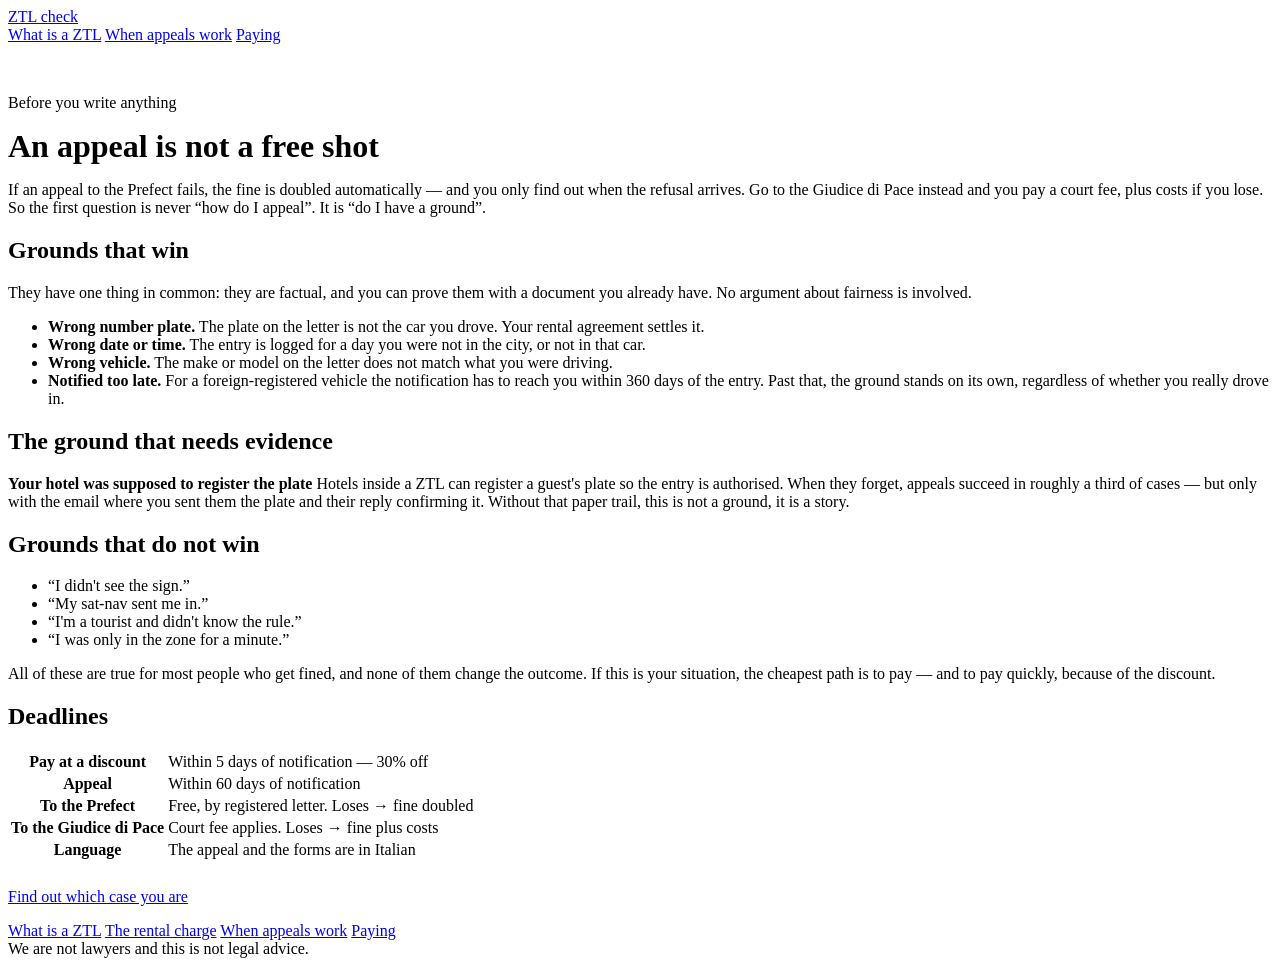
==== appeal-grounds.html @ f79babda "Add files via upload" ====
<!DOCTYPE html>
<html lang="en">
<head>
<meta charset="utf-8">
<meta name="viewport" content="width=device-width, initial-scale=1">
<title>When is it worth appealing an Italian ZTL fine — and when does appealing cost you more?</title>
<meta name="description" content="Four grounds that actually win a ZTL appeal, the one that only works with written evidence, and why a failed appeal to the Prefect doubles the fine.">
<link rel="canonical" href="https://example.com/appeal-grounds.html">
<link rel="preconnect" href="https://fonts.googleapis.com">
<link rel="preconnect" href="https://fonts.gstatic.com" crossorigin>
<link href="https://fonts.googleapis.com/css2?family=Archivo+Narrow:wght@600;700&family=Archivo:wght@400;600;900&display=swap" rel="stylesheet">
<link rel="stylesheet" href="assets/style.css">
</head>
<body class="day">

<header class="site-head">
  <div class="wrap">
    <div class="mark" aria-hidden="true"></div>
    <a class="brand" href="index.html">ZTL check</a>
    <nav>
      <a href="what-is-ztl.html">What is a ZTL</a>
      <a href="appeal-grounds.html">When appeals work</a>
      <a href="how-to-pay.html">Paying</a>
    </nav>
  </div>
</header>

<main class="wrap narrow" style="padding-top:34px">
  <p class="plate">Before you write anything</p>
  <h1 style="margin:10px 0 16px">An appeal is not a free shot</h1>
  <p class="lede">If an appeal to the Prefect fails, the fine is doubled automatically — and you only find out when the refusal arrives. Go to the Giudice di Pace instead and you pay a court fee, plus costs if you lose. So the first question is never “how do I appeal”. It is “do I have a ground”.</p>

  <h2>Grounds that win</h2>
  <p>They have one thing in common: they are factual, and you can prove them with a document you already have. No argument about fairness is involved.</p>
  <ul>
    <li><strong>Wrong number plate.</strong> The plate on the letter is not the car you drove. Your rental agreement settles it.</li>
    <li><strong>Wrong date or time.</strong> The entry is logged for a day you were not in the city, or not in that car.</li>
    <li><strong>Wrong vehicle.</strong> The make or model on the letter does not match what you were driving.</li>
    <li><strong>Notified too late.</strong> For a foreign-registered vehicle the notification has to reach you within 360 days of the entry. Past that, the ground stands on its own, regardless of whether you really drove in.</li>
  </ul>

  <h2>The ground that needs evidence</h2>
  <div class="note">
    <b>Your hotel was supposed to register the plate</b>
    Hotels inside a ZTL can register a guest's plate so the entry is authorised. When they forget, appeals succeed in roughly a third of cases — but only with the email where you sent them the plate and their reply confirming it. Without that paper trail, this is not a ground, it is a story.
  </div>

  <h2>Grounds that do not win</h2>
  <ul>
    <li>“I didn't see the sign.”</li>
    <li>“My sat-nav sent me in.”</li>
    <li>“I'm a tourist and didn't know the rule.”</li>
    <li>“I was only in the zone for a minute.”</li>
  </ul>
  <p>All of these are true for most people who get fined, and none of them change the outcome. If this is your situation, the cheapest path is to pay — and to pay quickly, because of the discount.</p>

  <h2>Deadlines</h2>
  <table class="facts">
    <tr><th>Pay at a discount</th><td>Within 5 days of notification — 30% off</td></tr>
    <tr><th>Appeal</th><td>Within 60 days of notification</td></tr>
    <tr><th>To the Prefect</th><td>Free, by registered letter. Loses → fine doubled</td></tr>
    <tr><th>To the Giudice di Pace</th><td>Court fee applies. Loses → fine plus costs</td></tr>
    <tr><th>Language</th><td>The appeal and the forms are in Italian</td></tr>
  </table>

  <p style="margin-top:26px"><a class="btn primary" href="index.html">Find out which case you are</a></p>
</main>

<footer class="site-foot">
  <div class="wrap">
    <nav>
      <a href="what-is-ztl.html">What is a ZTL</a>
      <a href="rental-charge.html">The rental charge</a>
      <a href="appeal-grounds.html">When appeals work</a>
      <a href="how-to-pay.html">Paying</a>
    </nav>
    <p style="margin:0">We are not lawyers and this is not legal advice.</p>
  </div>
</footer>
</body>
</html>
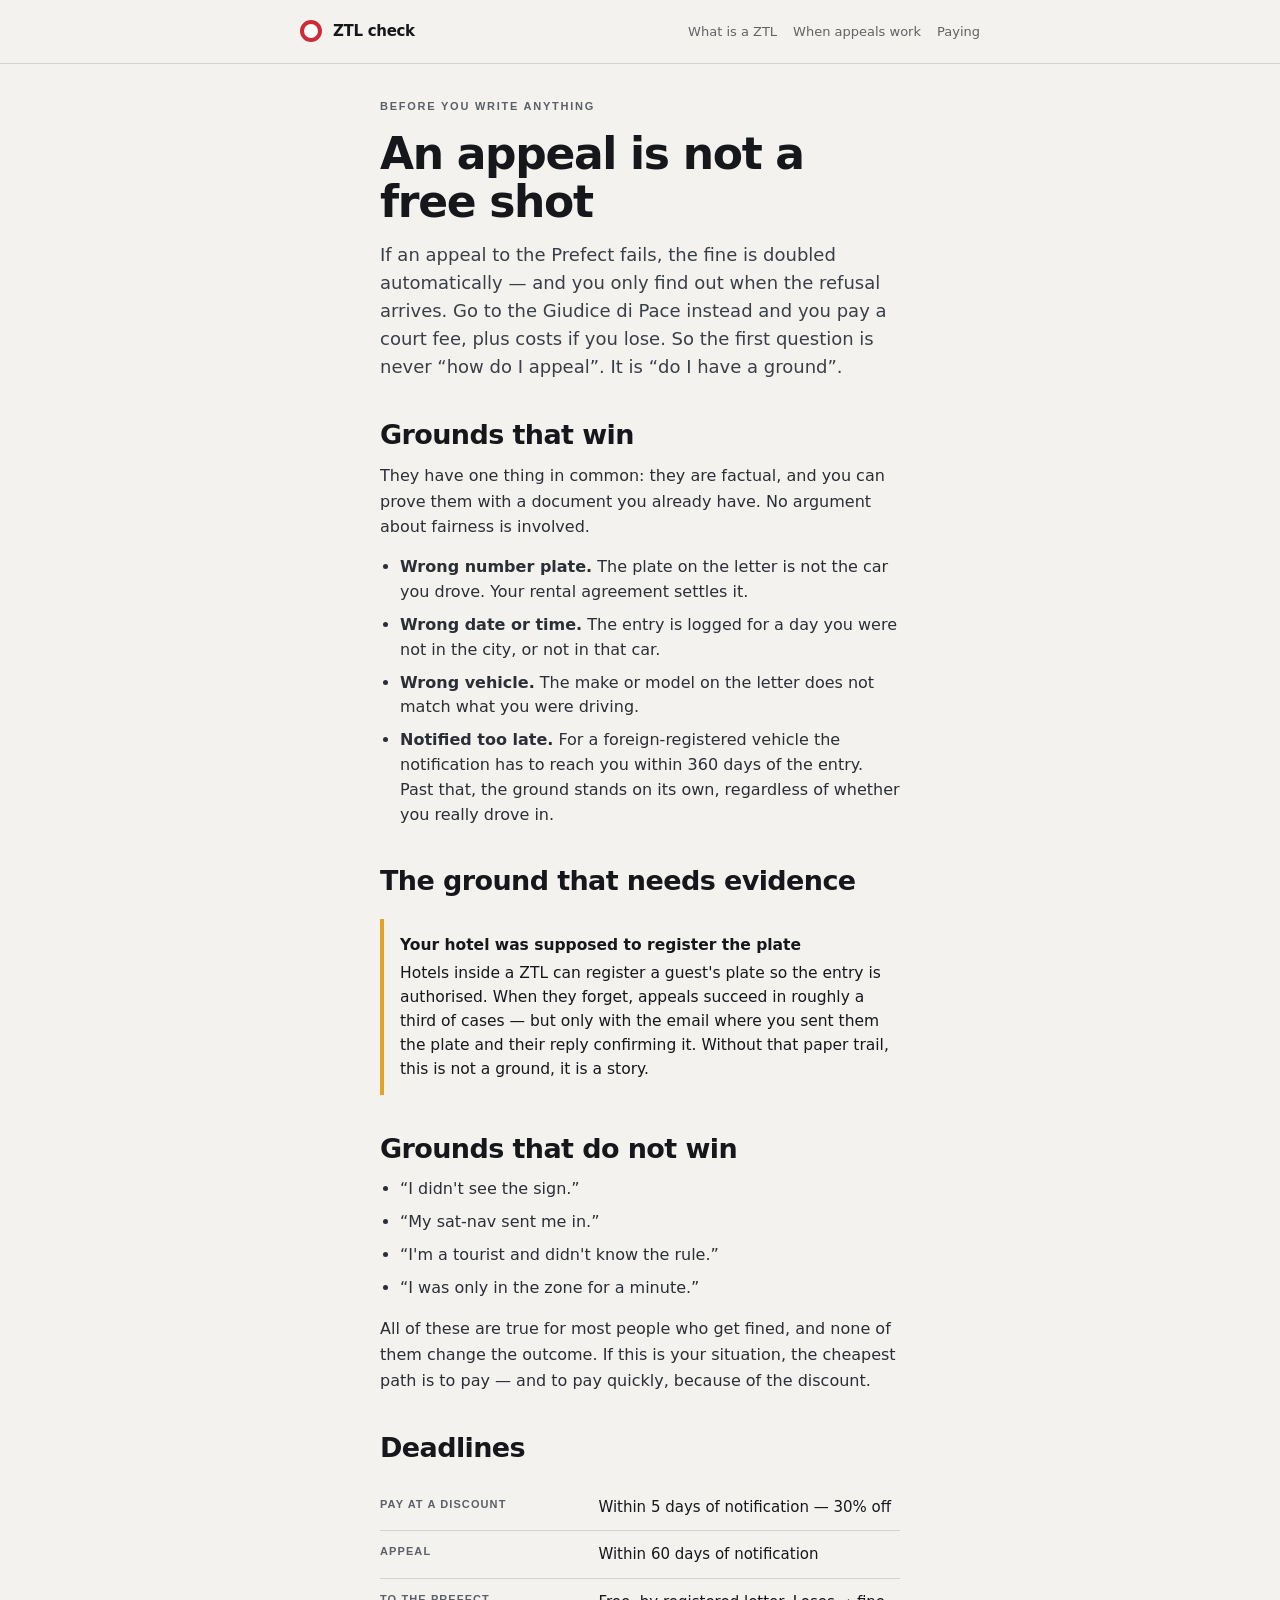
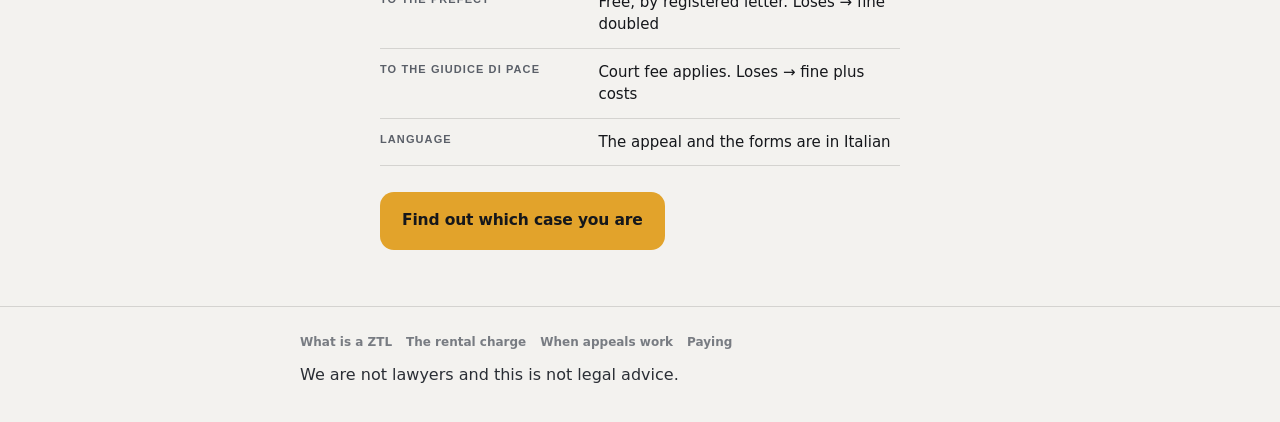
==== commit 57b44466: "Add files via upload" ====
--- a/appeal-grounds.html
+++ b/appeal-grounds.html
@@ -5,11 +5,11 @@
 <meta name="viewport" content="width=device-width, initial-scale=1">
 <title>When is it worth appealing an Italian ZTL fine — and when does appealing cost you more?</title>
 <meta name="description" content="Four grounds that actually win a ZTL appeal, the one that only works with written evidence, and why a failed appeal to the Prefect doubles the fine.">
-<link rel="canonical" href="https://example.com/appeal-grounds.html">
+<link rel="canonical" href="https://johansson3.github.io/ztl-check/appeal-grounds.html">
 <link rel="preconnect" href="https://fonts.googleapis.com">
 <link rel="preconnect" href="https://fonts.gstatic.com" crossorigin>
 <link href="https://fonts.googleapis.com/css2?family=Archivo+Narrow:wght@600;700&family=Archivo:wght@400;600;900&display=swap" rel="stylesheet">
-<link rel="stylesheet" href="assets/style.css">
+<link rel="stylesheet" href="style.css">
 </head>
 <body class="day">
 
--- a/style.css
+++ b/style.css
@@ -0,0 +1,173 @@
+/* ZTL Check — shared design system
+   Road at night (tool) vs road sign (content). Two surfaces, one vocabulary. */
+
+:root{
+  --asphalt:#15171B;
+  --asphalt-2:#1F2229;
+  --sign:#FFFFFF;
+  --paper:#F3F2EF;
+  --rosso:#CE2B37;
+  --verde:#0B7A4B;
+  --ambra:#E2A32B;
+  --chalk:rgba(255,255,255,.55);
+  --line-dark:rgba(255,255,255,.14);
+  --line-light:rgba(21,23,27,.14);
+  --muted:#5A5F68;
+  --r:14px;
+  --wrap:720px;
+}
+
+*{box-sizing:border-box;margin:0;padding:0}
+html{scroll-behavior:smooth}
+body{
+  font-family:'Archivo',system-ui,-apple-system,sans-serif;
+  -webkit-font-smoothing:antialiased;
+  line-height:1.5;
+}
+
+/* ---------- surfaces ---------- */
+body.night{background:var(--asphalt);color:var(--sign)}
+body.day{background:var(--paper);color:var(--asphalt)}
+
+.wrap{width:100%;max-width:var(--wrap);margin:0 auto;padding:0 20px}
+.narrow{max-width:560px}
+
+/* ---------- signage label ---------- */
+.plate{
+  font-family:'Archivo Narrow',sans-serif;font-weight:700;
+  text-transform:uppercase;letter-spacing:.16em;font-size:11px;
+}
+.night .plate{color:var(--chalk)}
+.day .plate{color:var(--muted)}
+
+/* ---------- header ---------- */
+.site-head{padding:20px 0;border-bottom:1px solid var(--line-light)}
+.night .site-head{border-color:var(--line-dark)}
+.site-head .wrap{display:flex;align-items:center;gap:11px}
+.mark{width:22px;height:22px;border-radius:50%;border:4px solid var(--rosso);background:var(--sign);flex:0 0 auto}
+.site-head a.brand{text-decoration:none;color:inherit;font-weight:900;letter-spacing:-.02em;font-size:15px}
+.site-head nav{margin-left:auto;display:flex;gap:16px}
+.site-head nav a{font-size:13px;text-decoration:none;color:inherit;opacity:.65}
+.site-head nav a:hover{opacity:1}
+@media(max-width:560px){.site-head nav{display:none}}
+
+/* ---------- type ---------- */
+h1{font-size:clamp(30px,6.5vw,44px);line-height:1.08;font-weight:900;letter-spacing:-.03em}
+h2{font-size:clamp(21px,4vw,27px);line-height:1.18;font-weight:900;letter-spacing:-.022em;margin:38px 0 12px}
+h3{font-size:17px;font-weight:600;margin:26px 0 7px;letter-spacing:-.01em}
+p{margin:0 0 15px;font-size:16px;line-height:1.62}
+.day p{color:#2A2E35}
+.lede{font-size:18px;line-height:1.55}
+.day .lede{color:#3A3F47}
+a{color:inherit}
+ul,ol{margin:0 0 16px 20px}
+li{margin-bottom:8px;font-size:16px;line-height:1.55}
+.day li{color:#2A2E35}
+strong{font-weight:600}
+:focus-visible{outline:2px solid var(--ambra);outline-offset:2px}
+
+/* ---------- callouts ---------- */
+.note{
+  border-left:4px solid var(--ambra);padding:14px 0 14px 16px;margin:22px 0;
+  font-size:15.5px;line-height:1.55;
+}
+.note.stop{border-color:var(--rosso)}
+.note.go{border-color:var(--verde)}
+.note b{display:block;font-weight:700;margin-bottom:4px}
+
+/* ---------- facts table ---------- */
+.facts{width:100%;border-collapse:collapse;margin:20px 0 26px;font-size:15px}
+.facts th,.facts td{text-align:left;padding:12px 0;border-bottom:1px solid var(--line-light)}
+.night .facts th,.night .facts td{border-color:var(--line-dark)}
+.facts th{
+  font-family:'Archivo Narrow',sans-serif;font-weight:700;text-transform:uppercase;
+  letter-spacing:.1em;font-size:11px;color:var(--muted);width:42%;vertical-align:top;padding-right:16px;
+}
+.night .facts th{color:var(--chalk)}
+
+/* ---------- buttons ---------- */
+.btn{
+  display:inline-block;text-decoration:none;text-align:center;border:0;cursor:pointer;
+  font:inherit;font-weight:900;font-size:15.5px;letter-spacing:-.01em;
+  padding:16px 22px;border-radius:var(--r);
+}
+.btn.primary{background:var(--ambra);color:var(--asphalt)}
+.btn.block{display:block;width:100%}
+.btn.ghost{background:transparent;border:1px solid var(--line-light);font-weight:600}
+.night .btn.ghost{border-color:var(--line-dark)}
+
+/* ---------- the tool ---------- */
+#tool{max-width:440px;margin:0 auto;padding-bottom:10px}
+.dots{display:flex;gap:6px;margin:0 0 18px}
+.dot{height:3px;flex:1;background:var(--line-dark);border-radius:2px;transition:background .25s}
+.dot.on{background:var(--sign)}
+.step{display:none;animation:in .28s ease}
+.step.on{display:block}
+@keyframes in{from{opacity:0;transform:translateY(8px)}to{opacity:1;transform:none}}
+@media (prefers-reduced-motion:reduce){.step{animation:none}}
+.q{font-size:25px;line-height:1.15;font-weight:900;letter-spacing:-.025em;margin:6px 0 6px}
+.help{font-size:13.5px;color:var(--chalk);margin-bottom:18px;line-height:1.45}
+.opt{
+  width:100%;text-align:left;background:var(--asphalt-2);color:var(--sign);
+  border:1px solid var(--line-dark);border-radius:var(--r);
+  padding:16px 18px;margin-bottom:9px;cursor:pointer;font:inherit;
+  transition:border-color .15s,background .15s;
+}
+.opt:hover,.opt:focus-visible{border-color:var(--sign);background:#262a32}
+.opt b{display:block;font-weight:600;font-size:15px;line-height:1.3}
+.opt span{display:block;font-size:12.5px;color:var(--chalk);margin-top:3px}
+label.field{display:block;margin-bottom:14px}
+label.field .plate{display:block;margin-bottom:6px}
+input[type=date]{
+  width:100%;background:var(--asphalt-2);border:1px solid var(--line-dark);
+  border-radius:var(--r);padding:15px 16px;color:var(--sign);font:inherit;font-size:15px;
+}
+.next{
+  width:100%;background:var(--sign);color:var(--asphalt);border:0;border-radius:var(--r);
+  padding:16px;font:inherit;font-weight:900;font-size:15px;margin-top:4px;cursor:pointer;
+}
+.next:disabled{opacity:.35;cursor:not-allowed}
+.back{background:none;border:0;padding:14px 0;font:inherit;font-size:12.5px;color:var(--chalk);cursor:pointer}
+.back:hover{color:var(--sign)}
+
+/* signature: verdict as a road sign, the number is the days that matter */
+.sign-badge{
+  width:150px;height:150px;border-radius:50%;background:var(--sign);
+  display:flex;flex-direction:column;align-items:center;justify-content:center;
+  margin:4px auto 22px;
+}
+.sign-badge.green{border:13px solid var(--verde)}
+.sign-badge.amber{border:13px solid var(--ambra)}
+.sign-badge.red{border:13px solid var(--rosso)}
+.sign-badge .num{font-weight:900;font-size:52px;line-height:.9;color:var(--asphalt);letter-spacing:-.045em}
+.sign-badge .unit{
+  font-family:'Archivo Narrow',sans-serif;font-weight:700;font-size:10px;
+  text-transform:uppercase;letter-spacing:.14em;color:var(--muted);margin-top:5px;text-align:center;line-height:1.3;
+}
+#verdict{font-size:27px;line-height:1.12;font-weight:900;letter-spacing:-.028em;text-align:center}
+#detail{font-size:14.5px;line-height:1.55;color:#D3D6DB;margin:12px 0 20px;text-align:center}
+.ground{
+  border-top:1px solid var(--line-dark);border-bottom:1px solid var(--line-dark);
+  padding:13px 0;margin-bottom:20px;font-size:13.5px;color:var(--chalk);line-height:1.5;
+}
+.ground b{color:var(--sign);font-weight:600}
+
+/* ---------- city grid ---------- */
+.cities{display:grid;grid-template-columns:repeat(auto-fill,minmax(150px,1fr));gap:9px;margin:20px 0 10px}
+.cities a{
+  display:block;text-decoration:none;padding:14px 16px;border-radius:var(--r);
+  border:1px solid var(--line-light);font-weight:600;font-size:15px;
+}
+.night .cities a{border-color:var(--line-dark)}
+.cities a:hover{border-color:var(--ambra)}
+.cities a span{display:block;font-weight:400;font-size:12.5px;color:var(--muted);margin-top:2px}
+
+/* ---------- footer ---------- */
+.site-foot{
+  margin-top:56px;padding:26px 0 34px;border-top:1px solid var(--line-light);
+  font-size:12px;line-height:1.6;color:var(--muted);
+}
+.night .site-foot{border-color:var(--line-dark);color:rgba(255,255,255,.34)}
+.site-foot a{opacity:.8}
+.site-foot nav{margin-bottom:10px;display:flex;flex-wrap:wrap;gap:14px}
+.site-foot nav a{text-decoration:none;font-weight:600}
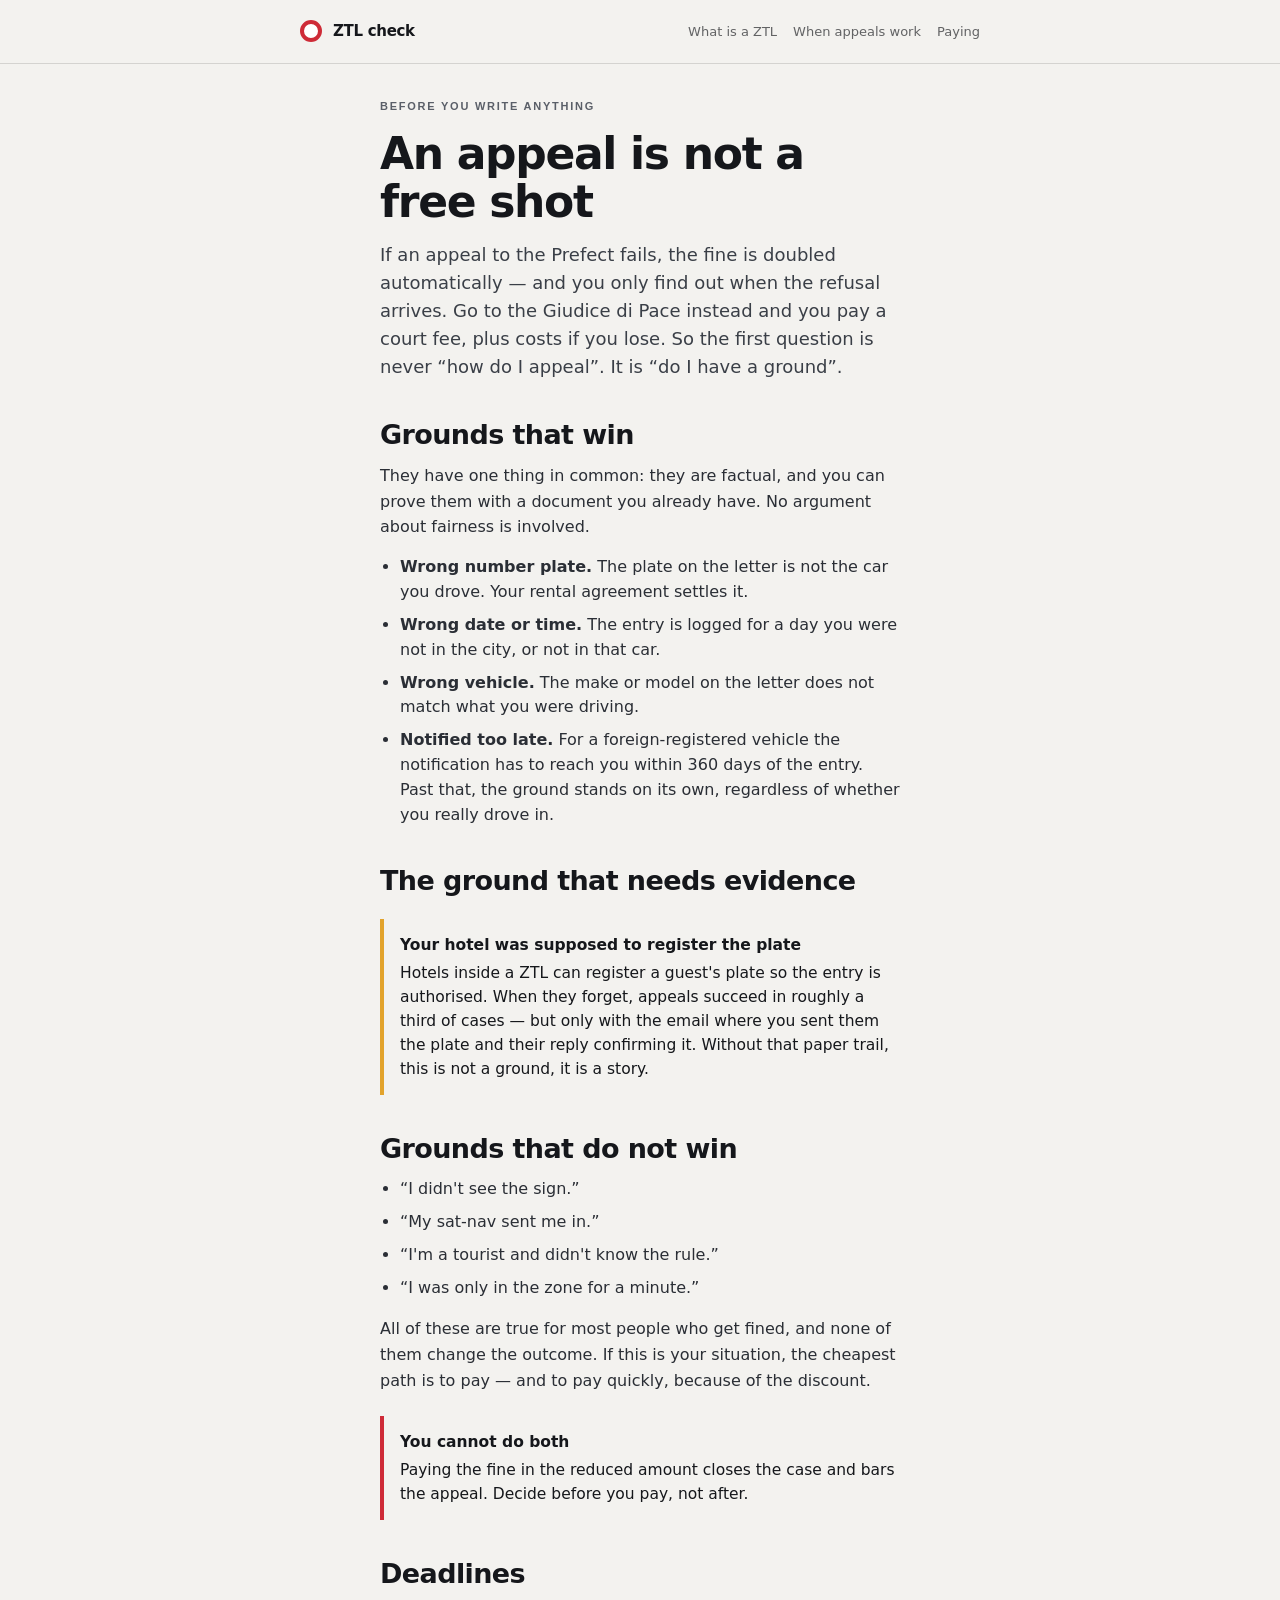
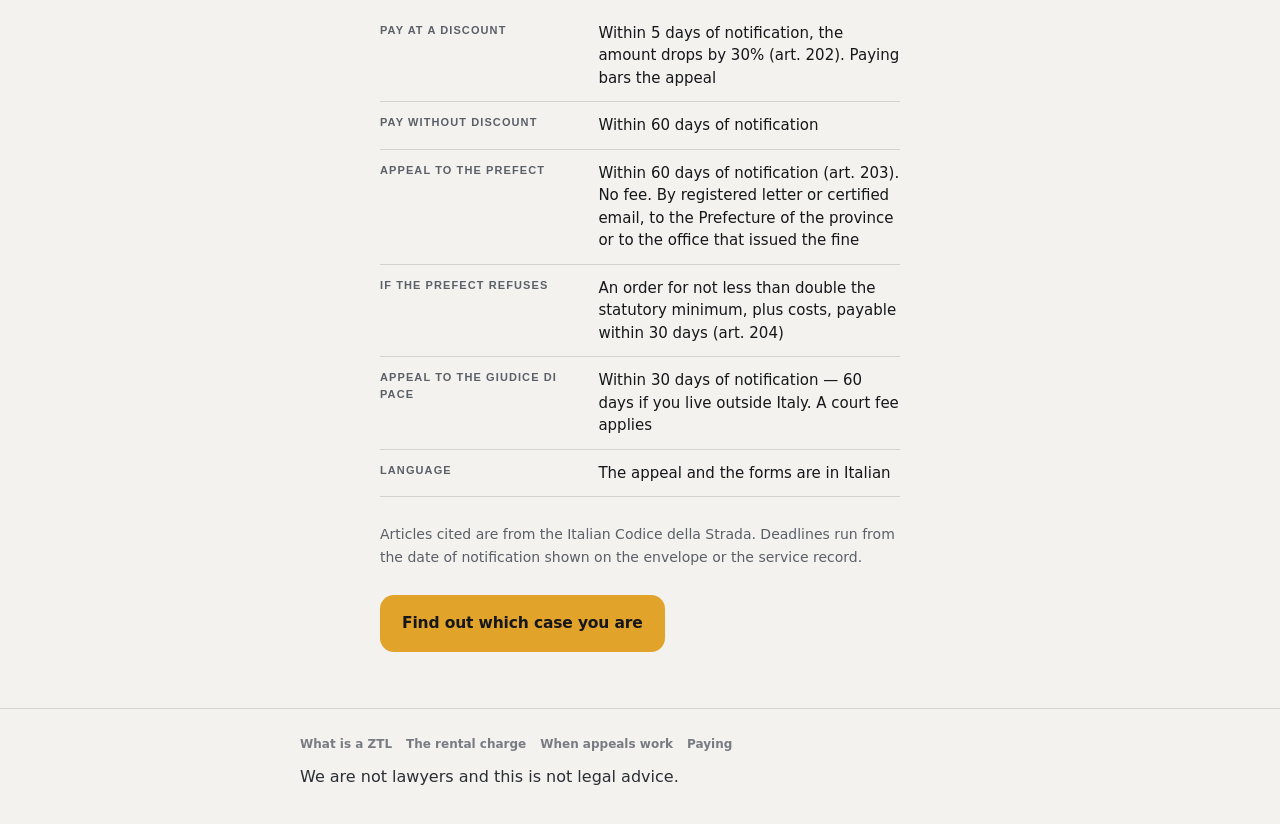
==== commit 77bbacc7: "Add files via upload" ====
--- a/appeal-grounds.html
+++ b/appeal-grounds.html
@@ -54,14 +54,21 @@
   </ul>
   <p>All of these are true for most people who get fined, and none of them change the outcome. If this is your situation, the cheapest path is to pay — and to pay quickly, because of the discount.</p>
 
+  <div class="note stop">
+    <b>You cannot do both</b>
+    Paying the fine in the reduced amount closes the case and bars the appeal. Decide before you pay, not after.
+  </div>
+
   <h2>Deadlines</h2>
   <table class="facts">
-    <tr><th>Pay at a discount</th><td>Within 5 days of notification — 30% off</td></tr>
-    <tr><th>Appeal</th><td>Within 60 days of notification</td></tr>
-    <tr><th>To the Prefect</th><td>Free, by registered letter. Loses → fine doubled</td></tr>
-    <tr><th>To the Giudice di Pace</th><td>Court fee applies. Loses → fine plus costs</td></tr>
+    <tr><th>Pay at a discount</th><td>Within 5 days of notification, the amount drops by 30% (art. 202). Paying bars the appeal</td></tr>
+    <tr><th>Pay without discount</th><td>Within 60 days of notification</td></tr>
+    <tr><th>Appeal to the Prefect</th><td>Within 60 days of notification (art. 203). No fee. By registered letter or certified email, to the Prefecture of the province or to the office that issued the fine</td></tr>
+    <tr><th>If the Prefect refuses</th><td>An order for not less than double the statutory minimum, plus costs, payable within 30 days (art. 204)</td></tr>
+    <tr><th>Appeal to the Giudice di Pace</th><td>Within 30 days of notification — 60 days if you live outside Italy. A court fee applies</td></tr>
     <tr><th>Language</th><td>The appeal and the forms are in Italian</td></tr>
   </table>
+  <p style="font-size:14px;color:var(--muted)">Articles cited are from the Italian Codice della Strada. Deadlines run from the date of notification shown on the envelope or the service record.</p>
 
   <p style="margin-top:26px"><a class="btn primary" href="index.html">Find out which case you are</a></p>
 </main>
--- a/style.css
+++ b/style.css
@@ -18,12 +18,19 @@
 }
 
 *{box-sizing:border-box;margin:0;padding:0}
-html{scroll-behavior:smooth}
+html{
+  scroll-behavior:smooth;
+  -webkit-text-size-adjust:100%;   /* iOS must not inflate text in landscape */
+  text-size-adjust:100%;
+}
 body{
   font-family:'Archivo',system-ui,-apple-system,sans-serif;
   -webkit-font-smoothing:antialiased;
   line-height:1.5;
-}
+  overflow-x:hidden;               /* nothing may push the page sideways */
+  -webkit-tap-highlight-color:transparent;
+}
+img,svg,video{max-width:100%;height:auto}
 
 /* ---------- surfaces ---------- */
 body.night{background:var(--asphalt);color:var(--sign)}
@@ -43,13 +50,27 @@
 /* ---------- header ---------- */
 .site-head{padding:20px 0;border-bottom:1px solid var(--line-light)}
 .night .site-head{border-color:var(--line-dark)}
-.site-head .wrap{display:flex;align-items:center;gap:11px}
+.site-head .wrap{display:flex;align-items:center;gap:11px;flex-wrap:wrap}
 .mark{width:22px;height:22px;border-radius:50%;border:4px solid var(--rosso);background:var(--sign);flex:0 0 auto}
 .site-head a.brand{text-decoration:none;color:inherit;font-weight:900;letter-spacing:-.02em;font-size:15px}
 .site-head nav{margin-left:auto;display:flex;gap:16px}
 .site-head nav a{font-size:13px;text-decoration:none;color:inherit;opacity:.65}
 .site-head nav a:hover{opacity:1}
-@media(max-width:560px){.site-head nav{display:none}}
+
+/* On a phone the nav wraps onto its own line instead of disappearing.
+   No hamburger, no JavaScript — three links fit. */
+@media(max-width:560px){
+  .site-head{padding:16px 0}
+  .site-head nav{
+    margin-left:0;flex-basis:100%;gap:0;
+    display:grid;grid-template-columns:repeat(3,1fr);
+    border-top:1px solid var(--line-light);margin-top:12px;
+  }
+  .night .site-head nav{border-color:var(--line-dark)}
+  .site-head nav a{
+    padding:11px 0;font-size:12.5px;font-weight:600;opacity:.75;text-align:center;
+  }
+}
 
 /* ---------- type ---------- */
 h1{font-size:clamp(30px,6.5vw,44px);line-height:1.08;font-weight:900;letter-spacing:-.03em}
@@ -88,16 +109,19 @@
 /* ---------- buttons ---------- */
 .btn{
   display:inline-block;text-decoration:none;text-align:center;border:0;cursor:pointer;
-  font:inherit;font-weight:900;font-size:15.5px;letter-spacing:-.01em;
+  font:inherit;color:inherit;              /* <button> does not inherit colour on its own */
+  font-weight:900;font-size:15.5px;letter-spacing:-.01em;
   padding:16px 22px;border-radius:var(--r);
 }
 .btn.primary{background:var(--ambra);color:var(--asphalt)}
 .btn.block{display:block;width:100%}
 .btn.ghost{background:transparent;border:1px solid var(--line-light);font-weight:600}
-.night .btn.ghost{border-color:var(--line-dark)}
+.night .btn.ghost{border-color:var(--line-dark);color:var(--sign)}
+.day .btn.ghost{color:var(--asphalt)}
+.btn.ghost:hover{border-color:var(--ambra)}
 
 /* ---------- the tool ---------- */
-#tool{max-width:440px;margin:0 auto;padding-bottom:10px}
+#tool{max-width:440px;margin:0;padding-bottom:10px}
 .dots{display:flex;gap:6px;margin:0 0 18px}
 .dot{height:3px;flex:1;background:var(--line-dark);border-radius:2px;transition:background .25s}
 .dot.on{background:var(--sign)}
@@ -152,6 +176,23 @@
 }
 .ground b{color:var(--sign);font-weight:600}
 
+/* Very small phones (iPhone SE and down): shrink the badge, tighten gutters. */
+@media(max-width:360px){
+  .wrap{padding:0 16px}
+  .sign-badge{width:128px;height:128px;border-width:11px}
+  .sign-badge .num{font-size:44px}
+  .q{font-size:22px}
+  #verdict{font-size:24px}
+  .opt{padding:14px 16px}
+}
+
+/* Landscape on a phone: the viewport is short, so stop the badge eating it. */
+@media(max-height:520px) and (orientation:landscape){
+  .sign-badge{width:104px;height:104px;border-width:9px;margin-bottom:16px}
+  .sign-badge .num{font-size:36px}
+  .sign-badge .unit{font-size:9px}
+}
+
 /* ---------- city grid ---------- */
 .cities{display:grid;grid-template-columns:repeat(auto-fill,minmax(150px,1fr));gap:9px;margin:20px 0 10px}
 .cities a{
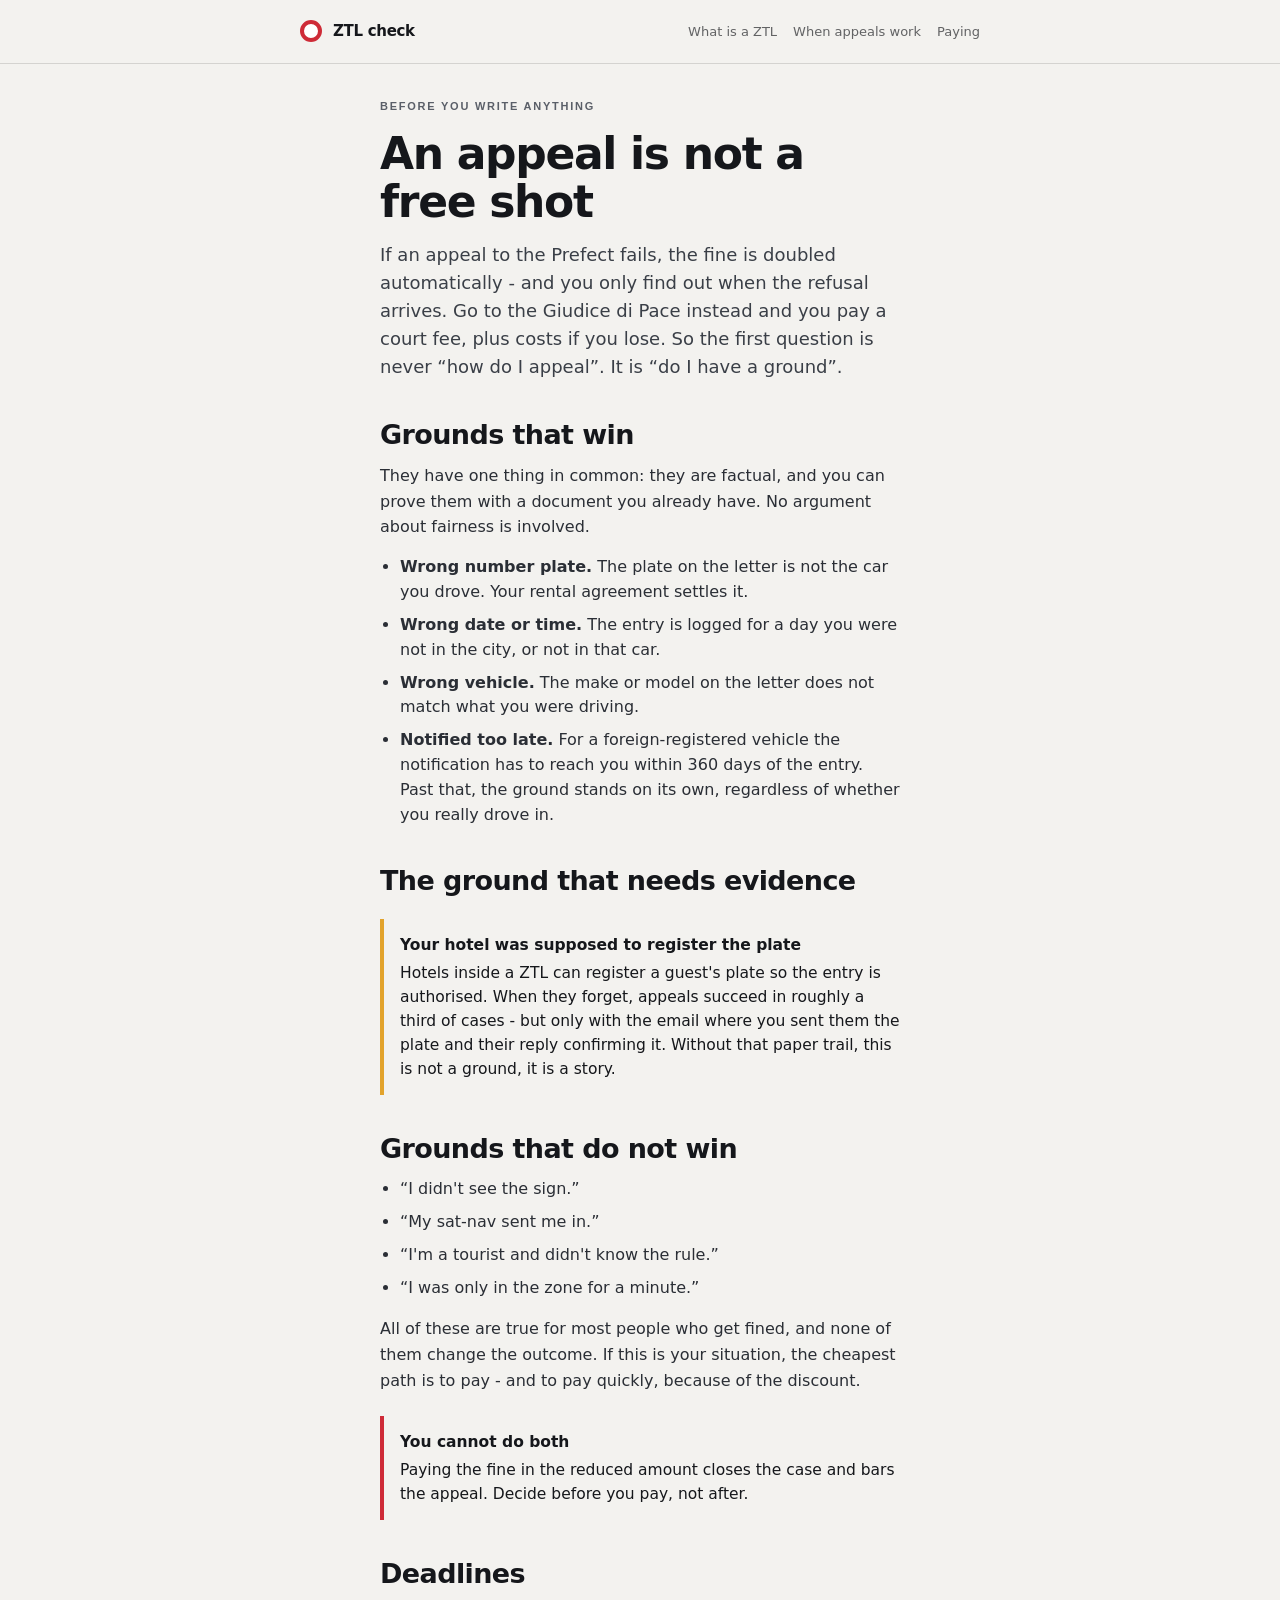
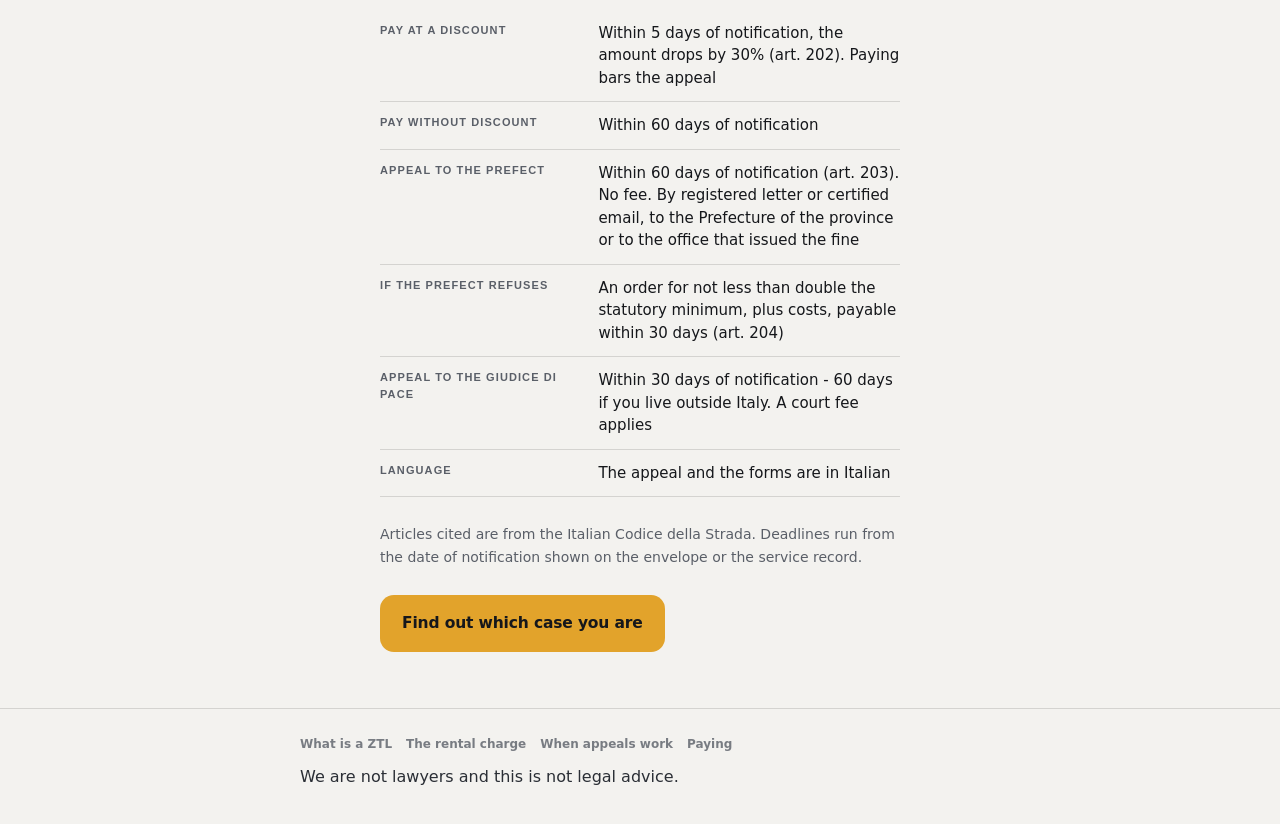
==== commit 2b968858: "Add files via upload" ====
--- a/appeal-grounds.html
+++ b/appeal-grounds.html
@@ -3,7 +3,7 @@
 <head>
 <meta charset="utf-8">
 <meta name="viewport" content="width=device-width, initial-scale=1">
-<title>When is it worth appealing an Italian ZTL fine — and when does appealing cost you more?</title>
+<title>When is it worth appealing an Italian ZTL fine - and when does appealing cost you more?</title>
 <meta name="description" content="Four grounds that actually win a ZTL appeal, the one that only works with written evidence, and why a failed appeal to the Prefect doubles the fine.">
 <link rel="canonical" href="https://johansson3.github.io/ztl-check/appeal-grounds.html">
 <link rel="preconnect" href="https://fonts.googleapis.com">
@@ -28,7 +28,7 @@
 <main class="wrap narrow" style="padding-top:34px">
   <p class="plate">Before you write anything</p>
   <h1 style="margin:10px 0 16px">An appeal is not a free shot</h1>
-  <p class="lede">If an appeal to the Prefect fails, the fine is doubled automatically — and you only find out when the refusal arrives. Go to the Giudice di Pace instead and you pay a court fee, plus costs if you lose. So the first question is never “how do I appeal”. It is “do I have a ground”.</p>
+  <p class="lede">If an appeal to the Prefect fails, the fine is doubled automatically - and you only find out when the refusal arrives. Go to the Giudice di Pace instead and you pay a court fee, plus costs if you lose. So the first question is never “how do I appeal”. It is “do I have a ground”.</p>
 
   <h2>Grounds that win</h2>
   <p>They have one thing in common: they are factual, and you can prove them with a document you already have. No argument about fairness is involved.</p>
@@ -42,7 +42,7 @@
   <h2>The ground that needs evidence</h2>
   <div class="note">
     <b>Your hotel was supposed to register the plate</b>
-    Hotels inside a ZTL can register a guest's plate so the entry is authorised. When they forget, appeals succeed in roughly a third of cases — but only with the email where you sent them the plate and their reply confirming it. Without that paper trail, this is not a ground, it is a story.
+    Hotels inside a ZTL can register a guest's plate so the entry is authorised. When they forget, appeals succeed in roughly a third of cases - but only with the email where you sent them the plate and their reply confirming it. Without that paper trail, this is not a ground, it is a story.
   </div>
 
   <h2>Grounds that do not win</h2>
@@ -52,7 +52,7 @@
     <li>“I'm a tourist and didn't know the rule.”</li>
     <li>“I was only in the zone for a minute.”</li>
   </ul>
-  <p>All of these are true for most people who get fined, and none of them change the outcome. If this is your situation, the cheapest path is to pay — and to pay quickly, because of the discount.</p>
+  <p>All of these are true for most people who get fined, and none of them change the outcome. If this is your situation, the cheapest path is to pay - and to pay quickly, because of the discount.</p>
 
   <div class="note stop">
     <b>You cannot do both</b>
@@ -65,7 +65,7 @@
     <tr><th>Pay without discount</th><td>Within 60 days of notification</td></tr>
     <tr><th>Appeal to the Prefect</th><td>Within 60 days of notification (art. 203). No fee. By registered letter or certified email, to the Prefecture of the province or to the office that issued the fine</td></tr>
     <tr><th>If the Prefect refuses</th><td>An order for not less than double the statutory minimum, plus costs, payable within 30 days (art. 204)</td></tr>
-    <tr><th>Appeal to the Giudice di Pace</th><td>Within 30 days of notification — 60 days if you live outside Italy. A court fee applies</td></tr>
+    <tr><th>Appeal to the Giudice di Pace</th><td>Within 30 days of notification - 60 days if you live outside Italy. A court fee applies</td></tr>
     <tr><th>Language</th><td>The appeal and the forms are in Italian</td></tr>
   </table>
   <p style="font-size:14px;color:var(--muted)">Articles cited are from the Italian Codice della Strada. Deadlines run from the date of notification shown on the envelope or the service record.</p>
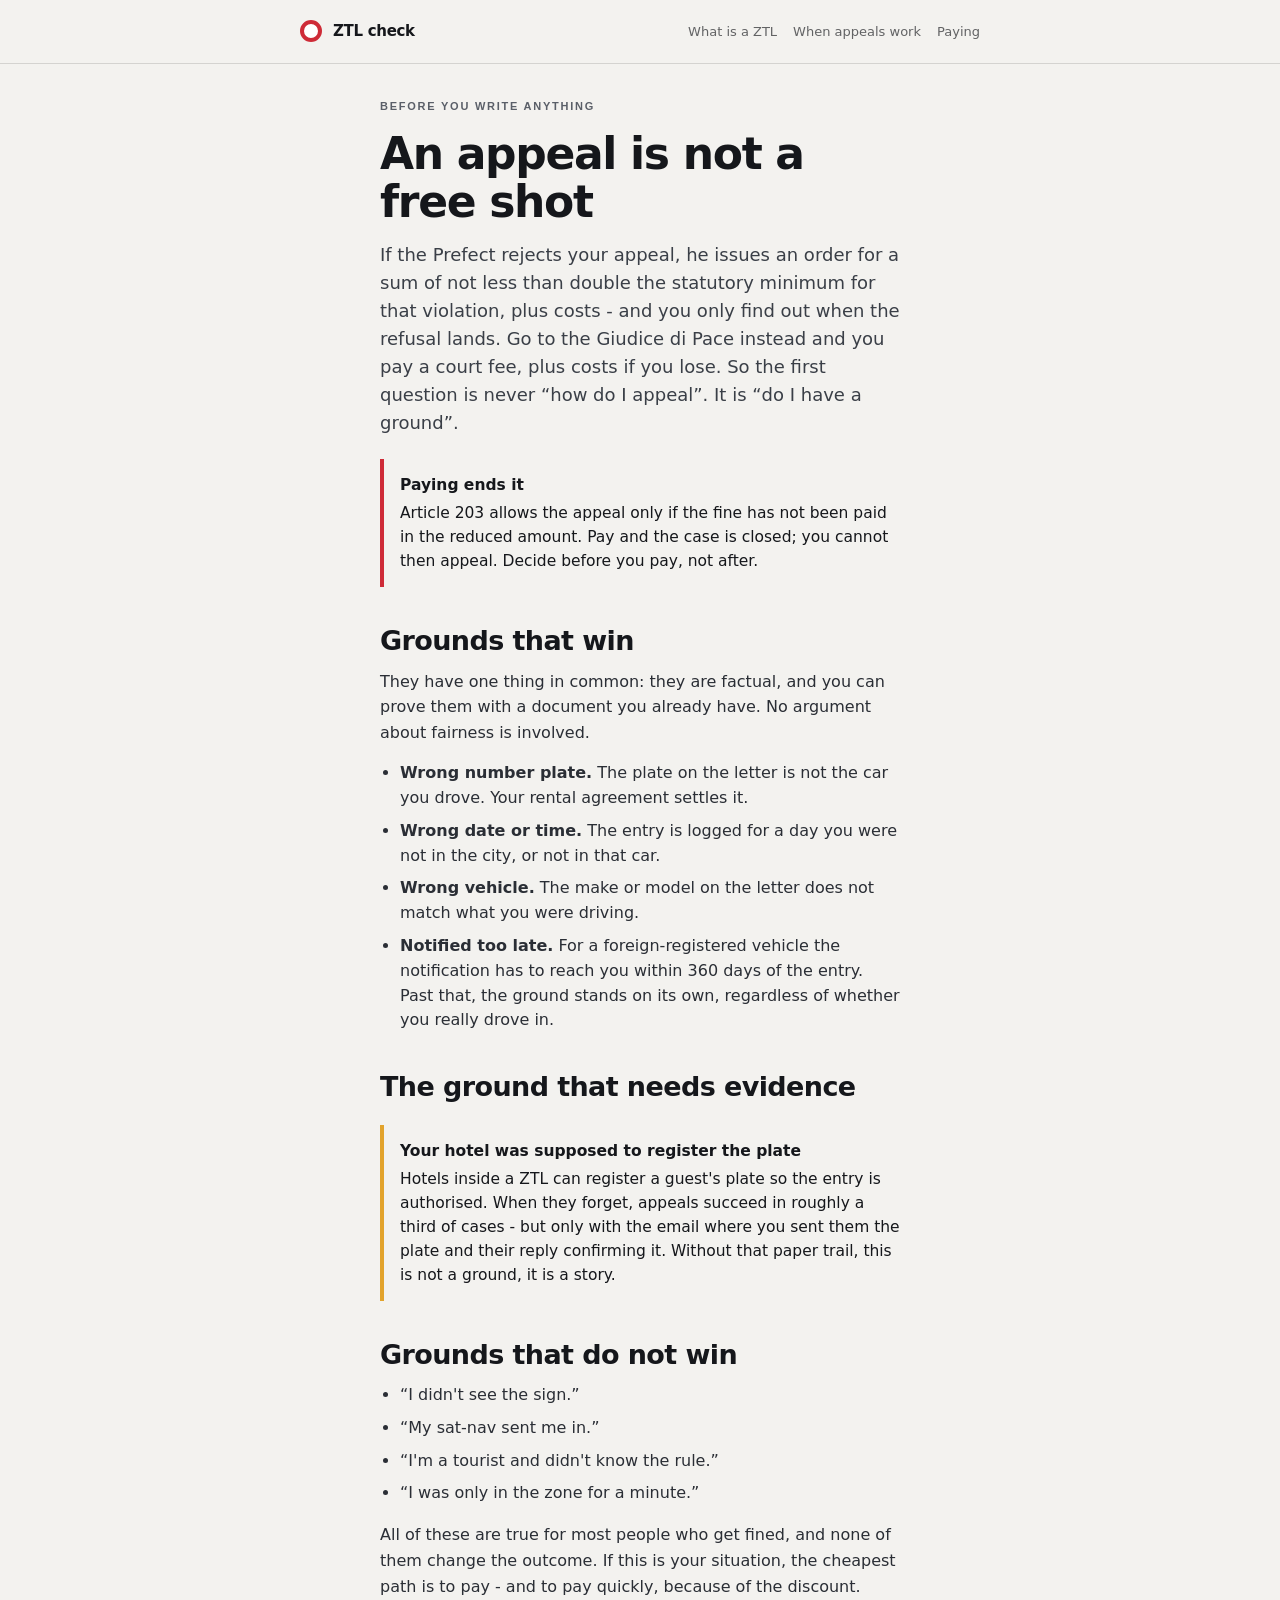
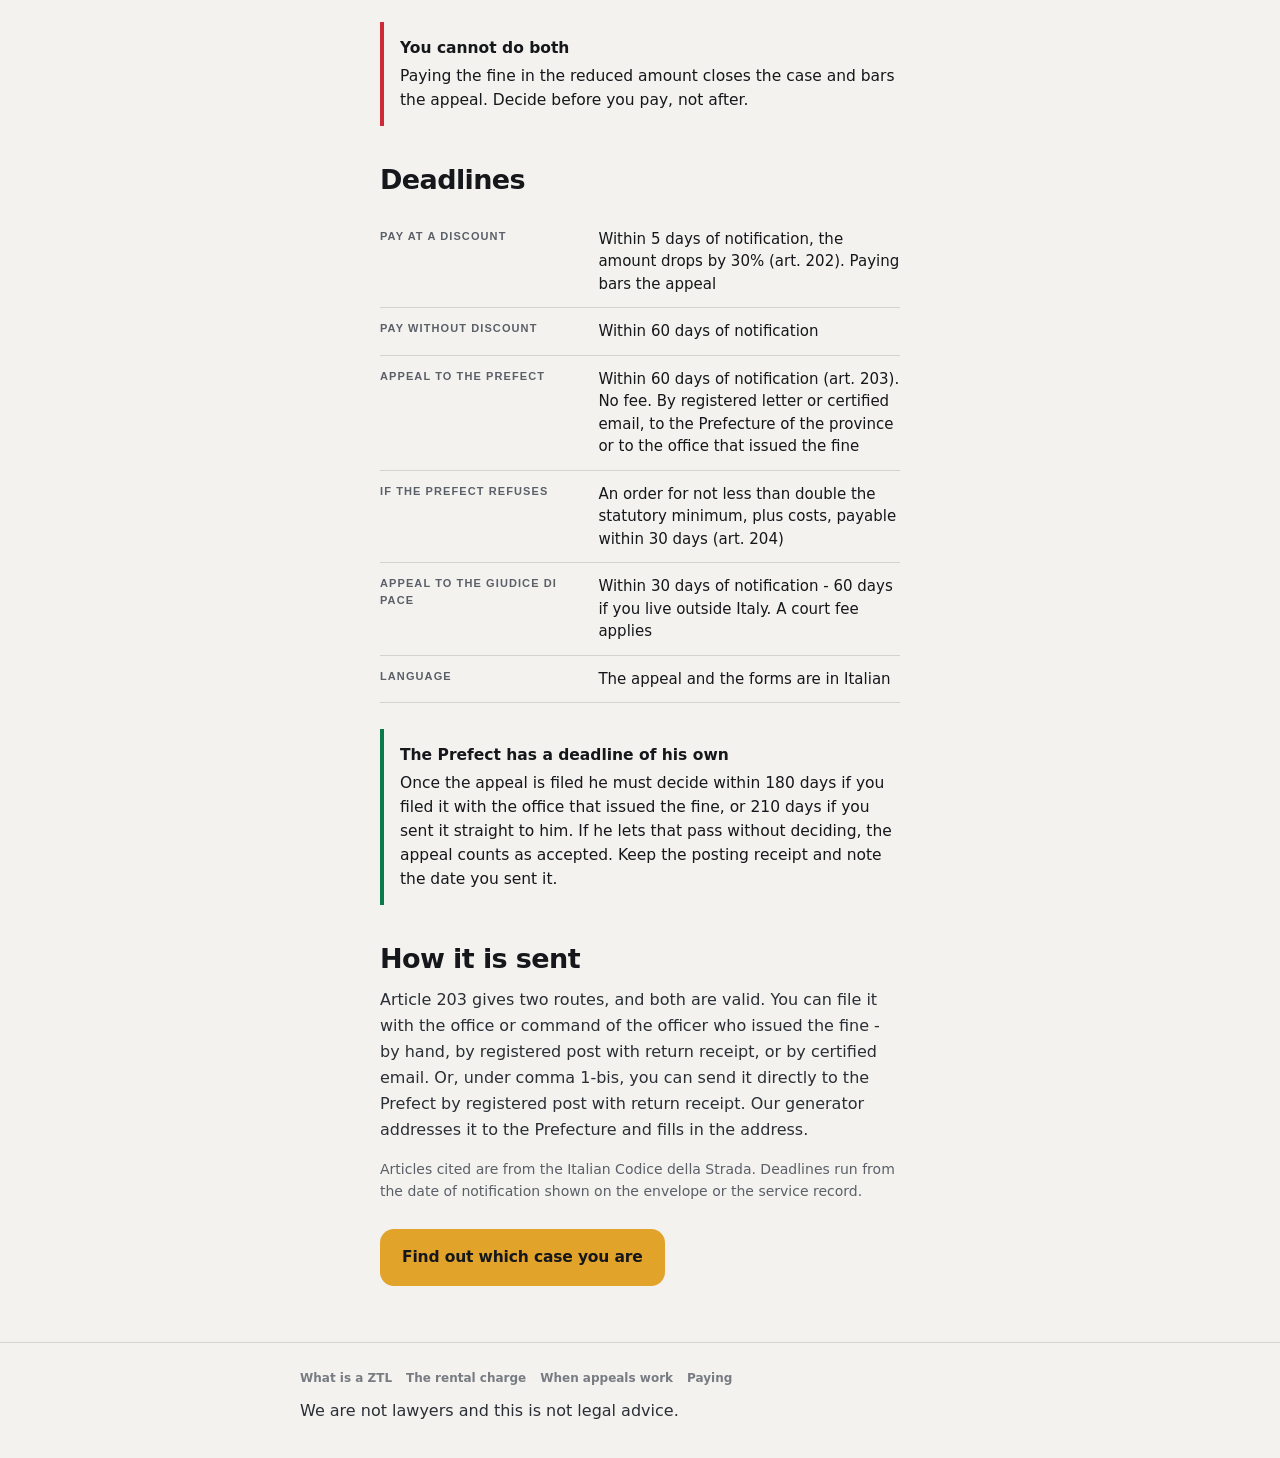
==== commit 35d8ccf2: "Add files via upload" ====
--- a/appeal-grounds.html
+++ b/appeal-grounds.html
@@ -28,7 +28,12 @@
 <main class="wrap narrow" style="padding-top:34px">
   <p class="plate">Before you write anything</p>
   <h1 style="margin:10px 0 16px">An appeal is not a free shot</h1>
-  <p class="lede">If an appeal to the Prefect fails, the fine is doubled automatically - and you only find out when the refusal arrives. Go to the Giudice di Pace instead and you pay a court fee, plus costs if you lose. So the first question is never “how do I appeal”. It is “do I have a ground”.</p>
+  <p class="lede">If the Prefect rejects your appeal, he issues an order for a sum of not less than double the statutory minimum for that violation, plus costs - and you only find out when the refusal lands. Go to the Giudice di Pace instead and you pay a court fee, plus costs if you lose. So the first question is never “how do I appeal”. It is “do I have a ground”.</p>
+
+  <div class="note stop">
+    <b>Paying ends it</b>
+    Article 203 allows the appeal only if the fine has not been paid in the reduced amount. Pay and the case is closed; you cannot then appeal. Decide before you pay, not after.
+  </div>
 
   <h2>Grounds that win</h2>
   <p>They have one thing in common: they are factual, and you can prove them with a document you already have. No argument about fairness is involved.</p>
@@ -68,6 +73,14 @@
     <tr><th>Appeal to the Giudice di Pace</th><td>Within 30 days of notification - 60 days if you live outside Italy. A court fee applies</td></tr>
     <tr><th>Language</th><td>The appeal and the forms are in Italian</td></tr>
   </table>
+  <div class="note go">
+    <b>The Prefect has a deadline of his own</b>
+    Once the appeal is filed he must decide within 180 days if you filed it with the office that issued the fine, or 210 days if you sent it straight to him. If he lets that pass without deciding, the appeal counts as accepted. Keep the posting receipt and note the date you sent it.
+  </div>
+
+  <h2>How it is sent</h2>
+  <p>Article 203 gives two routes, and both are valid. You can file it with the office or command of the officer who issued the fine - by hand, by registered post with return receipt, or by certified email. Or, under comma 1-bis, you can send it directly to the Prefect by registered post with return receipt. Our generator addresses it to the Prefecture and fills in the address.</p>
+
   <p style="font-size:14px;color:var(--muted)">Articles cited are from the Italian Codice della Strada. Deadlines run from the date of notification shown on the envelope or the service record.</p>
 
   <p style="margin-top:26px"><a class="btn primary" href="index.html">Find out which case you are</a></p>
